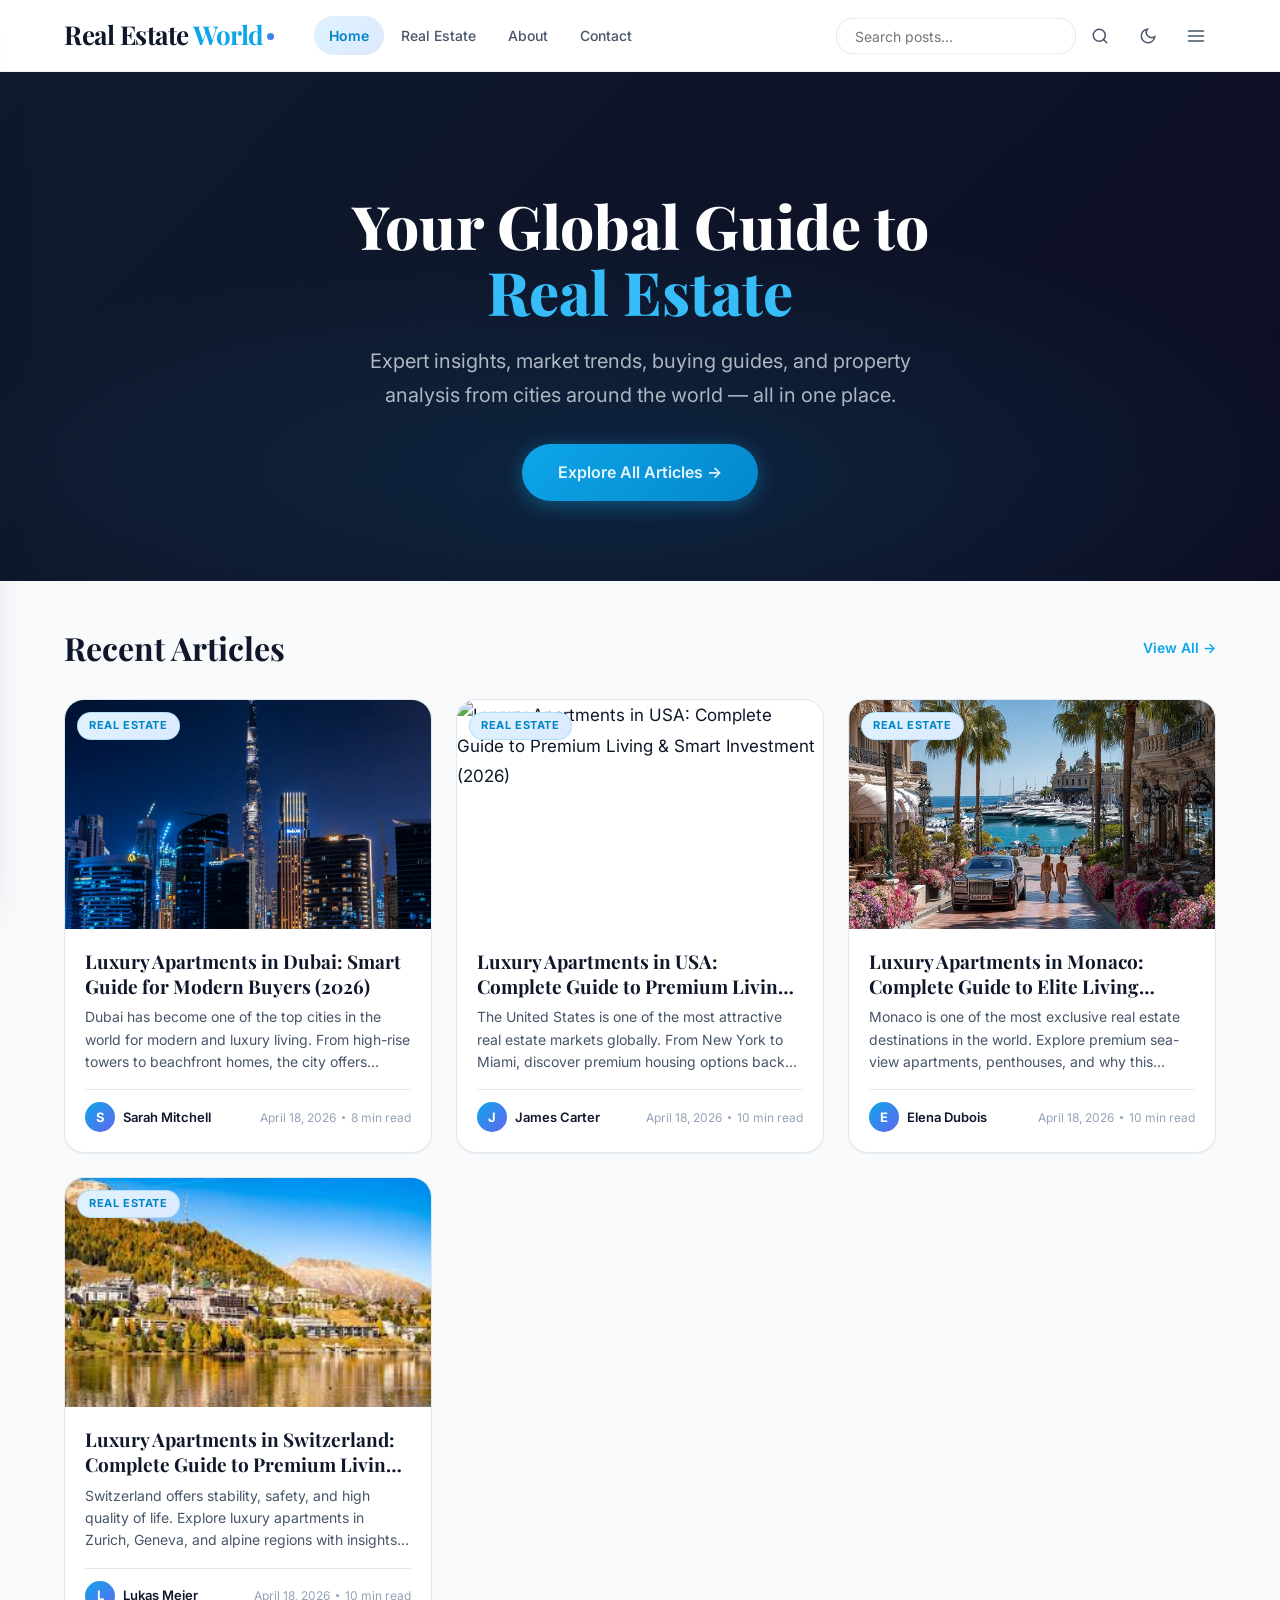
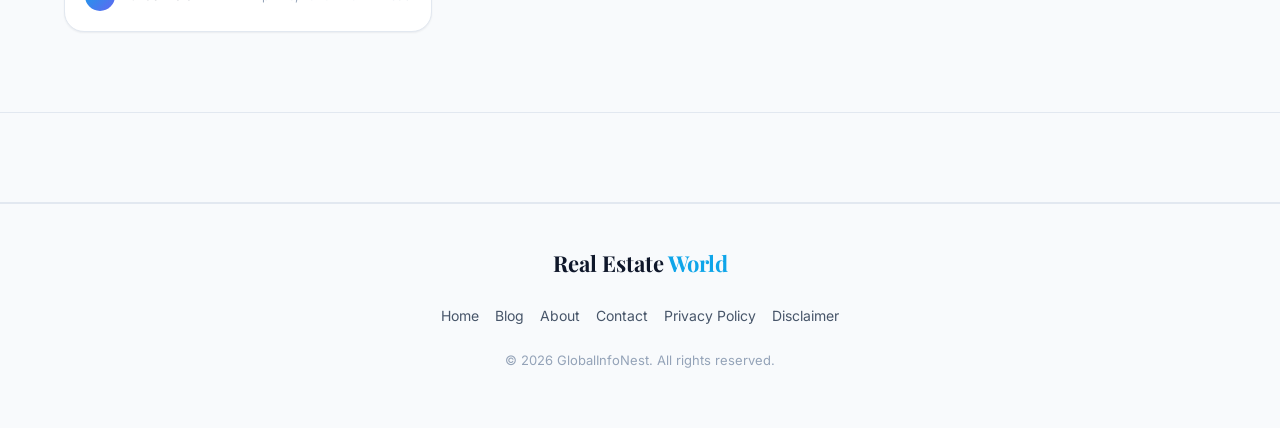
==== index.html @ e957a9a3 "Initial commit: Real Estate World blog with 4 posts" ====
<!DOCTYPE html>
<html lang="en" data-theme="light">
<head>
  <meta charset="UTF-8">
  <meta name="viewport" content="width=device-width, initial-scale=1.0">
  <title>Real Estate World — Global Property Insights &amp; Blog</title>
  <meta name="description" content="Real Estate World is your trusted source for global real estate insights, property market trends, buying guides, and expert analysis from cities worldwide.">
  <meta property="og:title" content="Real Estate World — Global Property Insights &amp; Blog">
  <meta property="og:description" content="Expert real estate blog covering property markets, trends, and guides from cities around the world.">
  <meta property="og:type" content="website">
  <link rel="canonical" href="/">
  <link rel="icon" type="image/svg+xml" href="assets/icons/favicon.svg">

  <!-- Google Fonts -->
  <link rel="preconnect" href="https://fonts.googleapis.com">
  <link rel="preconnect" href="https://fonts.gstatic.com" crossorigin>
  <link href="https://fonts.googleapis.com/css2?family=Inter:wght@400;500;600;700&family=Playfair+Display:wght@700;800&display=swap" rel="stylesheet">

  <!-- CSS -->
  <link rel="stylesheet" href="assets/css/base.css">
  <link rel="stylesheet" href="assets/css/header.css">
  <link rel="stylesheet" href="assets/css/blog-list.css">
  <link rel="stylesheet" href="assets/css/dark-mode.css">

  <!-- Google Analytics -->
  <script async src="https://www.googletagmanager.com/gtag/js?id=G-01LZXPD19D"></script>
  <script>
    window.dataLayer = window.dataLayer || [];
    function gtag(){dataLayer.push(arguments);}
    gtag('js', new Date());
    gtag('config', 'G-01LZXPD19D');
  </script>

  <script src="assets/js/theme.js"></script>

  <style>
    /* ── Hero ── */
    .home-hero {
      background: linear-gradient(135deg, #0f1a2e 0%, #0d0d22 100%);
      padding: clamp(60px, 12vw, 120px) 0 clamp(48px, 8vw, 80px);
      text-align: center;
      color: #fff;
      overflow: hidden;
      position: relative;
    }
    .home-hero::after {
      content: '';
      position: absolute;
      inset: 0;
      background: radial-gradient(ellipse 60% 50% at 50% 80%, rgba(14,165,233,0.12), transparent);
      pointer-events: none;
    }
    .home-hero h1 {
      font-family: var(--font-heading);
      font-size: clamp(32px, 6vw, 60px);
      font-weight: 800;
      line-height: 1.1;
      margin-bottom: var(--sp-5);
      color: #fff;
    }
    .home-hero h1 span { color: #38bdf8; }
    .home-hero p {
      font-size: clamp(16px, 2.2vw, 20px);
      color: rgba(255,255,255,0.7);
      max-width: 620px;
      margin: 0 auto var(--sp-8);
      line-height: 1.7;
    }
    .hero-cta {
      display: inline-flex;
      align-items: center;
      gap: var(--sp-2);
      background: linear-gradient(135deg, var(--color-primary), #0284c7);
      color: #fff;
      padding: 14px 36px;
      border-radius: var(--radius-full);
      font-weight: 600;
      font-size: 16px;
      text-decoration: none;
      box-shadow: 0 4px 20px rgba(14,165,233,0.4);
      transition: all 0.2s;
    }
    .hero-cta:hover {
      transform: translateY(-2px);
      box-shadow: 0 8px 28px rgba(14,165,233,0.5);
      color: #fff;
    }

    /* ── Recent Posts Banner ── */
    .recent-section {
      width: 100%;
      padding: var(--sp-12) 0;
      background: var(--color-bg-secondary);
      border-bottom: 1px solid var(--color-border);
    }
    .section-header {
      display: flex;
      justify-content: space-between;
      align-items: center;
      margin-bottom: var(--sp-8);
    }
    .section-header h2 {
      font-family: var(--font-heading);
      font-size: clamp(22px, 3.5vw, 32px);
      color: var(--color-text);
    }
    .view-all-link {
      font-size: 14px;
      font-weight: 600;
      color: var(--color-primary);
      text-decoration: none;
      transition: opacity 0.2s;
    }
    .view-all-link:hover { opacity: 0.8; }


  </style>
</head>
<body>

  <!-- HEADER -->
  <header class="site-header" role="banner" id="site-header">
    <div class="container header-inner">
      <a href="/" class="site-logo" aria-label="Real Estate World home">
        <span class="logo-text">Real Estate<span class="logo-accent"> World</span></span>
        <span class="logo-dot" aria-hidden="true"></span>
      </a>
      <nav class="site-nav" aria-label="Main navigation">
        <a href="/" class="nav-link active">Home</a>
        <a href="/blog" class="nav-link">Real Estate</a>
        <a href="/about" class="nav-link">About</a>
        <a href="/contact" class="nav-link">Contact</a>
      </nav>
      <div class="header-controls">
        <div class="search-wrapper" role="search">
          <div class="search-input-wrapper" id="search-input-wrapper">
            <input type="search" id="search-input" class="search-input" placeholder="Search posts..." aria-label="Search posts" autocomplete="off">
          </div>
          <button id="search-toggle-btn" class="icon-btn" aria-label="Toggle search" type="button">
            <svg width="18" height="18" viewBox="0 0 24 24" fill="none" stroke="currentColor" stroke-width="2" stroke-linecap="round" stroke-linejoin="round" aria-hidden="true">
              <circle cx="11" cy="11" r="8"/><line x1="21" y1="21" x2="16.65" y2="16.65"/>
            </svg>
          </button>
        </div>
        <button class="icon-btn" data-theme-toggle aria-label="Toggle dark mode" type="button">
          <svg class="icon-moon" width="18" height="18" viewBox="0 0 24 24" fill="none" stroke="currentColor" stroke-width="2" stroke-linecap="round" aria-hidden="true"><path d="M21 12.79A9 9 0 1 1 11.21 3 7 7 0 0 0 21 12.79z"/></svg>
          <svg class="icon-sun" width="18" height="18" viewBox="0 0 24 24" fill="none" stroke="currentColor" stroke-width="2" stroke-linecap="round" aria-hidden="true"><circle cx="12" cy="12" r="5"/><line x1="12" y1="1" x2="12" y2="3"/><line x1="12" y1="21" x2="12" y2="23"/><line x1="4.22" y1="4.22" x2="5.64" y2="5.64"/><line x1="18.36" y1="18.36" x2="19.78" y2="19.78"/><line x1="1" y1="12" x2="3" y2="12"/><line x1="21" y1="12" x2="23" y2="12"/><line x1="4.22" y1="19.78" x2="5.64" y2="18.36"/><line x1="18.36" y1="5.64" x2="19.78" y2="4.22"/></svg>
        </button>
        <button id="hamburger-btn" class="icon-btn" aria-label="Open navigation menu" aria-expanded="false" type="button">
          <svg width="20" height="20" viewBox="0 0 24 24" fill="none" stroke="currentColor" stroke-width="2" stroke-linecap="round" aria-hidden="true"><line x1="3" y1="6" x2="21" y2="6"/><line x1="3" y1="12" x2="21" y2="12"/><line x1="3" y1="18" x2="21" y2="18"/></svg>
        </button>
      </div>
    </div>
  </header>

  <div id="drawer-overlay" class="drawer-overlay" aria-hidden="true"></div>
  <aside id="mobile-drawer" class="mobile-drawer" aria-label="Mobile navigation" role="dialog" aria-modal="true">
    <button id="drawer-close-btn" class="icon-btn drawer-close-btn" aria-label="Close menu" type="button">
      <svg width="18" height="18" viewBox="0 0 24 24" fill="none" stroke="currentColor" stroke-width="2.5" stroke-linecap="round" aria-hidden="true"><line x1="18" y1="6" x2="6" y2="18"/><line x1="6" y1="6" x2="18" y2="18"/></svg>
    </button>
    <span class="drawer-logo">Real Estate<span> World</span></span>
    <nav aria-label="Mobile navigation">
      <a href="/" class="nav-link">Home</a>
      <a href="/blog" class="nav-link">Real Estate</a>
      <a href="/about" class="nav-link">About</a>
      <a href="/contact" class="nav-link">Contact</a>
    </nav>
  </aside>

  <!-- HERO -->
  <section class="home-hero">
    <div class="container">
      <h1>Your Global Guide to<br><span>Real Estate</span></h1>
      <p>Expert insights, market trends, buying guides, and property analysis from cities around the world — all in one place.</p>
      <a href="/blog" class="hero-cta">Explore All Articles →</a>
    </div>
  </section>

  <!-- RECENT POSTS -->
  <section class="recent-section">
    <div class="container">
      <div class="section-header">
        <h2>Recent Articles</h2>
        <a href="/blog" class="view-all-link">View All →</a>
      </div>
      <div class="posts-grid" id="recent-posts-grid"></div>
    </div>
  </section>

  <!-- AD SLOT -->
  <div class="ad-slot-below-header" aria-label="Advertisement" style="margin-top:0;">
    <!-- AD SLOT -->
  </div>

  <!-- FOOTER -->
  <footer class="site-footer" aria-label="Site footer">
    <div class="container footer-inner">
      <a href="/" class="footer-logo">Real Estate<span> World</span></a>
      <nav class="footer-nav" aria-label="Footer navigation">
        <a href="/" class="footer-link">Home</a>
        <a href="/blog" class="footer-link">Blog</a>
        <a href="/about" class="footer-link">About</a>
        <a href="/contact" class="footer-link">Contact</a>
        <a href="/privacy-policy" class="footer-link">Privacy Policy</a>
        <a href="/disclaimer" class="footer-link">Disclaimer</a>
      </nav>
      <p class="footer-copy">&copy; 2026 GlobalInfoNest. All rights reserved.</p>
    </div>
  </footer>

  <script src="assets/js/header.js" defer></script>
  <script>
    (function () {
      'use strict';

      function toAbsolutePath(path) {
        if (!path) return '';
        if (/^https?:\/\//i.test(path) || path.indexOf('//') === 0) return path;
        if (path.charAt(0) === '/') return path;
        return '/' + String(path).replace(/^(\.\.\/)+/, '').replace(/^\.\//, '');
      }

      function esc(str) {
        var div = document.createElement('div');
        div.appendChild(document.createTextNode(str || ''));
        return div.innerHTML;
      }

      function formatDate(dateStr) {
        try {
          var d = new Date(dateStr + 'T00:00:00');
          return d.toLocaleDateString('en-US', { year: 'numeric', month: 'long', day: 'numeric' });
        } catch (e) { return dateStr; }
      }

      fetch('/data/posts/index.json')
        .then(function (r) { return r.ok ? r.json() : []; })
        .catch(function () { return []; })
        .then(function (posts) {
          posts.sort(function (a, b) { return (b.date || '').localeCompare(a.date || ''); });
          var recent = posts.slice(0, 6);
          var grid = document.getElementById('recent-posts-grid');
          if (!grid || !recent.length) return;

          recent.forEach(function (meta) {
            var initial = meta.author ? meta.author.charAt(0).toUpperCase() : 'A';
            var imgSrc = toAbsolutePath(meta.coverImage);
            var card = document.createElement('a');
            card.href = '/blog/' + meta.slug;
            card.className = 'post-card';
            card.setAttribute('aria-label', meta.title);
            card.innerHTML =
              '<div class="post-card-img-wrapper">' +
                '<img class="post-card-img" src="' + esc(imgSrc) + '" alt="' + esc(meta.title) + '" loading="lazy">' +
                '<span class="badge post-card-badge">' + esc(meta.category || 'Real Estate') + '</span>' +
              '</div>' +
              '<div class="post-card-body">' +
                '<h3 class="post-card-title">' + esc(meta.title) + '</h3>' +
                '<p class="post-card-excerpt">' + esc(meta.excerpt) + '</p>' +
                '<div class="post-card-footer">' +
                  '<span class="post-card-avatar" aria-hidden="true">' + initial + '</span>' +
                  '<span class="post-card-author">' + esc(meta.author) + '</span>' +
                  '<span class="post-card-meta">' +
                    '<span>' + formatDate(meta.date) + '</span>' +
                    '<span class="dot" aria-hidden="true"></span>' +
                    '<span>' + esc(meta.readTime) + '</span>' +
                  '</span>' +
                '</div>' +
              '</div>';
            grid.appendChild(card);
          });
        });
    })();
  </script>
</body>
</html>
---- assets/css/base.css ----
/* ============================================================
   BASE.CSS — Global reset, custom properties, typography, utilities
   Real Estate World Real Estate Blog — Modern UI Refresh
   ============================================================ */

/* --- Google Fonts --- */
@import url('https://fonts.googleapis.com/css2?family=Inter:wght@400;500;600;700&family=Playfair+Display:ital,wght@0,600;0,700;1,600&display=swap');

/* ============================================================
   CSS Custom Properties — Light Mode Defaults
   ============================================================ */
:root {
  /* Brand */
  --color-primary:       #0EA5E9;
  --color-primary-dark:  #0284C7;
  --color-primary-light: #E0F2FE;
  --color-accent:        #6366F1; /* indigo accent for variety */

  /* Surface */
  --color-bg:            #ffffff;
  --color-bg-secondary:  #f8fafc;
  --color-bg-tertiary:   #f1f5f9;
  --color-bg-card:       #ffffff;

  /* Text */
  --color-text:          #0f172a;
  --color-text-secondary:#475569;
  --color-text-muted:    #94a3b8;

  /* Borders */
  --color-border:        #e2e8f0;
  --color-border-light:  #f1f5f9;

  /* Shadows */
  --shadow-xs:  0 1px 2px rgba(15,23,42,0.06);
  --shadow-sm:  0 2px 8px rgba(15,23,42,0.08);
  --shadow-md:  0 4px 16px rgba(15,23,42,0.10);
  --shadow-lg:  0 8px 32px rgba(15,23,42,0.12);
  --shadow-xl:  0 16px 48px rgba(15,23,42,0.16);
  --shadow-hover: 0 20px 60px rgba(14,165,233,0.18);

  /* Callouts */
  --callout-info-bg:     #eff6ff;
  --callout-info-border: #3b82f6;
  --callout-info-text:   #1d4ed8;
  --callout-tip-bg:      #f0fdf4;
  --callout-tip-border:  #22c55e;
  --callout-tip-text:    #15803d;
  --callout-warning-bg:  #fffbeb;
  --callout-warning-border: #f59e0b;
  --callout-warning-text:#b45309;

  /* Typography */
  --font-body:      'Inter', system-ui, -apple-system, sans-serif;
  --font-heading:   'Playfair Display', Georgia, serif;
  --font-size-base: clamp(15px, 2vw, 17px);
  --font-size-sm:   clamp(12px, 1.5vw, 14px);
  --font-size-lg:   clamp(17px, 2.5vw, 20px);
  --line-height-body:    1.8;
  --line-height-heading: 1.2;

  /* Spacing scale */
  --sp-1: 4px;
  --sp-2: 8px;
  --sp-3: 12px;
  --sp-4: 16px;
  --sp-5: 20px;
  --sp-6: 24px;
  --sp-8: 32px;
  --sp-10: 40px;
  --sp-12: 48px;
  --sp-16: 64px;

  /* Layout */
  --max-width:     1200px;
  --header-height: 72px;
  --radius-sm:     6px;
  --radius-md:     12px;
  --radius-lg:     20px;
  --radius-xl:     28px;
  --radius-full:   9999px;

  /* Transitions */
  --t-fast:  0.15s ease;
  --t-base:  0.25s ease;
  --t-slow:  0.4s ease;
}

/* ============================================================
   Global Reset
   ============================================================ */
*, *::before, *::after { box-sizing: border-box; margin: 0; padding: 0; }

html {
  font-size: 100%;
  scroll-behavior: smooth;
  -webkit-text-size-adjust: 100%;
  text-rendering: optimizeLegibility;
  -webkit-font-smoothing: antialiased;
  -moz-osx-font-smoothing: grayscale;
}

body {
  font-family: var(--font-body);
  font-size: var(--font-size-base);
  line-height: var(--line-height-body);
  color: var(--color-text);
  background-color: var(--color-bg);
  min-width: 360px;
  transition: background-color var(--t-base), color var(--t-base);
}

/* ============================================================
   Typography
   ============================================================ */
h1,h2,h3,h4,h5,h6 {
  font-family: var(--font-heading);
  line-height: var(--line-height-heading);
  color: var(--color-text);
  font-weight: 700;
  transition: color var(--t-base);
}

h1 { font-size: clamp(28px, 4.5vw, 46px); }
h2 { font-size: clamp(22px, 3.5vw, 32px); }
h3 { font-size: clamp(18px, 2.5vw, 24px); }
h4 { font-size: clamp(16px, 2vw, 20px); }

p {
  margin-bottom: var(--sp-4);
  color: var(--color-text);
  transition: color var(--t-base);
}

a {
  color: var(--color-primary);
  text-decoration: none;
  transition: color var(--t-base), opacity var(--t-fast);
}
a:hover { color: var(--color-primary-dark); }

img { max-width: 100%; height: auto; display: block; }
ul, ol { padding-left: var(--sp-6); }
li { margin-bottom: var(--sp-1); }
button { cursor: pointer; font-family: var(--font-body); border: none; background: none; transition: all var(--t-base); }

/* ============================================================
   Focus Styles — Accessibility
   ============================================================ */
:focus-visible {
  outline: 3px solid var(--color-primary);
  outline-offset: 3px;
  border-radius: var(--radius-sm);
}

/* ============================================================
   Layout Utility
   ============================================================ */
.container {
  max-width: var(--max-width);
  margin: 0 auto;
  padding: 0 var(--sp-6);
}
@media (max-width: 768px) { .container { padding: 0 var(--sp-4); } }

/* ============================================================
   Lazy Images — fade in on load
   ============================================================ */
.lazy-img {
  opacity: 0;
  transition: opacity var(--t-slow);
}
.lazy-img.loaded { opacity: 1; }

/* ============================================================
   Category Badge
   ============================================================ */
.badge {
  display: inline-flex;
  align-items: center;
  padding: 3px 11px;
  border-radius: var(--radius-full);
  font-size: 11px;
  font-weight: 700;
  letter-spacing: 0.6px;
  text-transform: uppercase;
  background: linear-gradient(135deg, var(--color-primary-light), #dbeafe);
  color: var(--color-primary-dark);
  border: 1px solid rgba(14,165,233,0.2);
  transition: all var(--t-base);
}

/* ============================================================
   Gradient text utility
   ============================================================ */
.gradient-text {
  background: linear-gradient(135deg, var(--color-primary), var(--color-accent));
  -webkit-background-clip: text;
  -webkit-text-fill-color: transparent;
  background-clip: text;
}

/* ============================================================
   Accessibility utility
   ============================================================ */
.sr-only {
  position: absolute; width: 1px; height: 1px;
  padding: 0; margin: -1px; overflow: hidden;
  clip: rect(0,0,0,0); white-space: nowrap; border: 0;
}

/* ============================================================
   Custom Scrollbar — global thin
   ============================================================ */
::-webkit-scrollbar { width: 8px; height: 8px; }
::-webkit-scrollbar-track { background: transparent; }
::-webkit-scrollbar-thumb { background: var(--color-border); border-radius: var(--radius-full); }
::-webkit-scrollbar-thumb:hover { background: var(--color-text-muted); }
---- assets/css/header.css ----
/* ============================================================
   HEADER.CSS — Sticky header, nav, search, hamburger drawer
   Real Estate World Modern UI
   ============================================================ */

.site-header {
  position: sticky;
  top: 0;
  z-index: 1000;
  height: var(--header-height);
  background: rgba(255,255,255,0.82);
  backdrop-filter: blur(16px) saturate(160%);
  -webkit-backdrop-filter: blur(16px) saturate(160%);
  border-bottom: 1px solid rgba(226,232,240,0.6);
  transition: background var(--t-base), border-color var(--t-base), box-shadow var(--t-base);
}
.site-header.scrolled { box-shadow: var(--shadow-sm); }

.header-inner {
  display: flex;
  align-items: center;
  gap: var(--sp-5);
  height: 100%;
}

/* Logo */
.site-logo {
  font-family: var(--font-heading);
  font-size: clamp(20px, 3vw, 26px);
  font-weight: 700;
  color: var(--color-text);
  text-decoration: none;
  letter-spacing: -0.5px;
  white-space: nowrap;
  flex-shrink: 0;
  display: flex;
  align-items: center;
  gap: 2px;
  transition: opacity var(--t-fast);
}
.site-logo:hover { opacity: 0.85; color: var(--color-text); }
.logo-accent { color: var(--color-primary); }
.logo-dot {
  width: 7px; height: 7px;
  border-radius: 50%;
  background: linear-gradient(135deg, var(--color-primary), var(--color-accent));
  display: inline-block;
  margin-bottom: -2px;
  margin-left: 1px;
}

/* Nav */
.site-nav {
  display: flex;
  align-items: center;
  gap: 2px;
  margin-left: var(--sp-5);
}
.site-nav a {
  display: flex;
  align-items: center;
  padding: 7px 15px;
  border-radius: var(--radius-full);
  font-size: 14px;
  font-weight: 500;
  color: var(--color-text-secondary);
  text-decoration: none;
  transition: background var(--t-base), color var(--t-base);
}
.site-nav a:hover {
  background: var(--color-bg-tertiary);
  color: var(--color-text);
}
.site-nav a.active {
  background: linear-gradient(135deg, var(--color-primary-light), #dbeafe);
  color: var(--color-primary-dark);
  font-weight: 600;
}

/* Header controls */
.header-controls {
  display: flex;
  align-items: center;
  gap: var(--sp-2);
  margin-left: auto;
}

/* Icon button */
.icon-btn {
  display: flex;
  align-items: center;
  justify-content: center;
  width: 40px;
  height: 40px;
  border-radius: var(--radius-full);
  border: none;
  background: transparent;
  color: var(--color-text-secondary);
  cursor: pointer;
  transition: background var(--t-base), color var(--t-base), transform var(--t-fast);
  flex-shrink: 0;
}
.icon-btn:hover { background: var(--color-bg-tertiary); color: var(--color-text); }
.icon-btn:active { transform: scale(0.9); }

/* Search */
.search-wrapper { display: flex; align-items: center; position: relative; }
.search-input-wrapper {
  position: absolute;
  right: 44px;
  top: 50%;
  transform: translateY(-50%);
  width: 240px;
  overflow: hidden;
  opacity: 1;
  pointer-events: auto;
  transition: width var(--t-base), opacity var(--t-base);
}
.search-input {
  width: 240px;
  padding: 9px 18px;
  border: 1.5px solid var(--color-border);
  border-radius: var(--radius-full);
  font-size: 14px;
  font-family: var(--font-body);
  background: var(--color-bg);
  color: var(--color-text);
  outline: none;
  transition: border-color var(--t-base), box-shadow var(--t-base), background var(--t-base);
}
.search-input:focus {
  border-color: var(--color-primary);
  box-shadow: 0 0 0 3px rgba(14,165,233,0.12);
}

/* Theme toggle icons */
.theme-toggle-btn .icon-moon,
[data-theme-toggle] .icon-moon { display: block; }
.theme-toggle-btn .icon-sun,
[data-theme-toggle] .icon-sun  { display: none; }
[data-theme="dark"] .theme-toggle-btn .icon-moon,
[data-theme="dark"] [data-theme-toggle] .icon-moon { display: none; }
[data-theme="dark"] .theme-toggle-btn .icon-sun,
[data-theme="dark"] [data-theme-toggle] .icon-sun  { display: block; }

/* Hamburger */
.hamburger-btn {
  display: none;
  width: 44px; height: 44px;
  border-radius: var(--radius-md);
  flex-shrink: 0;
}
.hamburger-btn:hover { background: var(--color-bg-tertiary); }

/* Drawer overlay */
.drawer-overlay {
  display: none;
  position: fixed; inset: 0;
  background: rgba(0,0,0,0.45);
  backdrop-filter: blur(3px);
  z-index: 998;
  opacity: 0;
  transition: opacity var(--t-base);
}
.drawer-overlay.active { opacity: 1; }

/* Mobile drawer */
.mobile-drawer {
  position: fixed;
  top: 0;
  left: -310px;
  width: 290px;
  height: 100dvh;
  background: var(--color-bg);
  z-index: 999;
  padding: var(--sp-10) var(--sp-6) var(--sp-6);
  display: flex;
  flex-direction: column;
  gap: var(--sp-5);
  transition: left var(--t-base), background var(--t-base);
  overflow-y: auto;
  box-shadow: var(--shadow-xl);
}
.mobile-drawer.open { left: 0; }

.drawer-logo {
  font-family: var(--font-heading);
  font-size: 22px;
  font-weight: 700;
  color: var(--color-text);
  display: flex;
  align-items: center;
}

.mobile-drawer nav {
  display: flex;
  flex-direction: column;
  gap: 3px;
  margin-top: var(--sp-3);
}
.mobile-drawer nav a {
  display: flex;
  align-items: center;
  padding: 13px 16px;
  border-radius: var(--radius-md);
  font-size: 16px;
  font-weight: 500;
  color: var(--color-text-secondary);
  transition: background var(--t-base), color var(--t-base);
}
.mobile-drawer nav a:hover { background: var(--color-bg-tertiary); color: var(--color-text); }

.drawer-close-btn {
  position: absolute;
  top: var(--sp-4); right: var(--sp-4);
  width: 36px; height: 36px;
  display: flex; align-items: center; justify-content: center;
  border-radius: var(--radius-full);
  background: var(--color-bg-tertiary);
  color: var(--color-text);
  border: none; cursor: pointer;
  transition: background var(--t-base), transform var(--t-fast);
}
.drawer-close-btn:hover { background: var(--color-border); transform: rotate(90deg); }

/* Ad slot */
.ad-slot-below-header {
  width: 100%;
  min-height: 90px;
  display: flex;
  align-items: center;
  justify-content: center;
  background: var(--color-bg-secondary);
  border-bottom: 1px solid var(--color-border);
  font-size: 11px;
  color: var(--color-text-muted);
  text-transform: uppercase;
  letter-spacing: 1.5px;
}

/* Responsive */
@media (max-width: 1024px) {
  .site-nav { display: none; }
  .hamburger-btn { display: flex; }
  .drawer-overlay { display: block; }
}
@media (max-width: 480px) {
  .search-input-wrapper.open { width: 180px; }
  .search-input { width: 180px; }
}
---- assets/css/blog-list.css ----
/* ============================================================
   BLOG-LIST.CSS — Blog listing page: hero, featured card,
   post grid, load-more, footer
   Real Estate World Real Estate Blog
   ============================================================ */

/* ============================================================
   Blog Hero
   ============================================================ */
.blog-hero {
  background: linear-gradient(135deg, #f0f9ff 0%, #e0f2fe 50%, #f0f9ff 100%);
  padding: var(--sp-12) 0 var(--sp-10);
  text-align: center;
  border-bottom: 1px solid var(--color-border);
}

.blog-hero-title {
  font-family: var(--font-heading);
  font-size: clamp(30px, 5vw, 52px);
  font-weight: 700;
  color: var(--color-text);
  margin-bottom: var(--sp-4);
  line-height: 1.15;
}
.blog-hero-title span {
  background: linear-gradient(135deg, var(--color-primary), var(--color-accent));
  -webkit-background-clip: text;
  -webkit-text-fill-color: transparent;
  background-clip: text;
}

.blog-hero-tagline {
  font-size: clamp(15px, 2vw, 18px);
  color: var(--color-text-secondary);
  max-width: 600px;
  margin: 0 auto;
  line-height: 1.6;
}

/* ============================================================
   Featured Post Card
   ============================================================ */
.featured-post {
  display: block;
  position: relative;
  border-radius: var(--radius-lg);
  overflow: hidden;
  margin: var(--sp-8) 0;
  text-decoration: none;
  color: #fff;
  min-height: 420px;
  box-shadow: var(--shadow-lg);
  transition: transform var(--t-base), box-shadow var(--t-base);
}
.featured-post:hover {
  transform: translateY(-4px);
  box-shadow: var(--shadow-xl);
  color: #fff;
}

.featured-post-img {
  width: 100%;
  height: 100%;
  object-fit: cover;
  position: absolute;
  top: 0;
  left: 0;
}

.featured-post-overlay {
  position: absolute;
  inset: 0;
  background: linear-gradient(
    to top,
    rgba(0, 0, 0, 0.85) 0%,
    rgba(0, 0, 0, 0.4) 40%,
    rgba(0, 0, 0, 0.1) 100%
  );
}

.featured-post-body {
  position: relative;
  z-index: 1;
  padding: var(--sp-8);
  display: flex;
  flex-direction: column;
  justify-content: flex-end;
  min-height: 420px;
}

.featured-post-tag {
  display: inline-flex;
  align-items: center;
  padding: 4px 14px;
  border-radius: var(--radius-full);
  font-size: 12px;
  font-weight: 700;
  letter-spacing: 0.5px;
  text-transform: uppercase;
  background: rgba(14, 165, 233, 0.2);
  color: #7dd3fc;
  border: 1px solid rgba(14, 165, 233, 0.3);
  width: fit-content;
  margin-bottom: var(--sp-4);
  backdrop-filter: blur(8px);
}

.featured-post-title {
  font-family: var(--font-heading);
  font-size: clamp(22px, 3.5vw, 36px);
  font-weight: 700;
  line-height: 1.2;
  color: #fff;
  margin-bottom: var(--sp-3);
}

.featured-post-excerpt {
  font-size: clamp(14px, 1.8vw, 16px);
  color: rgba(255, 255, 255, 0.8);
  line-height: 1.6;
  margin-bottom: var(--sp-4);
  display: -webkit-box;
  -webkit-line-clamp: 3;
  -webkit-box-orient: vertical;
  overflow: hidden;
}

.featured-post-meta {
  display: flex;
  align-items: center;
  gap: var(--sp-2);
  font-size: 13px;
  color: rgba(255, 255, 255, 0.7);
}

/* ============================================================
   Posts Grid
   ============================================================ */
.posts-grid {
  display: grid;
  grid-template-columns: repeat(3, 1fr);
  gap: var(--sp-6);
  margin-bottom: var(--sp-8);
}

/* ============================================================
   Post Card
   ============================================================ */
.post-card {
  display: flex;
  flex-direction: column;
  background: var(--color-bg-card);
  border: 1px solid var(--color-border);
  border-radius: var(--radius-lg);
  overflow: hidden;
  text-decoration: none;
  color: var(--color-text);
  transition: transform var(--t-base), box-shadow var(--t-base), border-color var(--t-base);
  box-shadow: var(--shadow-xs);
}
.post-card:hover {
  transform: translateY(-4px);
  box-shadow: var(--shadow-lg);
  border-color: rgba(14, 165, 233, 0.25);
  color: var(--color-text);
}

.post-card-img-wrapper {
  position: relative;
  overflow: hidden;
  aspect-ratio: 16 / 10;
}

.post-card-img {
  width: 100%;
  height: 100%;
  object-fit: cover;
  transition: transform var(--t-slow);
}
.post-card:hover .post-card-img { transform: scale(1.05); }

.post-card-badge {
  position: absolute;
  top: var(--sp-3);
  left: var(--sp-3);
}

.post-card-body {
  padding: var(--sp-5);
  display: flex;
  flex-direction: column;
  flex: 1;
}

.post-card-title {
  font-family: var(--font-heading);
  font-size: clamp(16px, 2vw, 19px);
  font-weight: 700;
  line-height: 1.3;
  color: var(--color-text);
  margin-bottom: var(--sp-2);
  display: -webkit-box;
  -webkit-line-clamp: 2;
  -webkit-box-orient: vertical;
  overflow: hidden;
  transition: color var(--t-base);
}
.post-card:hover .post-card-title { color: var(--color-primary); }

.post-card-excerpt {
  font-size: 14px;
  color: var(--color-text-secondary);
  line-height: 1.6;
  margin-bottom: var(--sp-4);
  display: -webkit-box;
  -webkit-line-clamp: 3;
  -webkit-box-orient: vertical;
  overflow: hidden;
  flex: 1;
}

.post-card-footer {
  display: flex;
  align-items: center;
  gap: var(--sp-2);
  padding-top: var(--sp-3);
  border-top: 1px solid var(--color-border);
  font-size: 13px;
}

.post-card-avatar {
  width: 30px;
  height: 30px;
  border-radius: var(--radius-full);
  background: linear-gradient(135deg, var(--color-primary), var(--color-accent));
  color: #fff;
  font-size: 13px;
  font-weight: 700;
  display: flex;
  align-items: center;
  justify-content: center;
  flex-shrink: 0;
}

.post-card-author {
  font-weight: 600;
  color: var(--color-text);
  font-size: 13px;
}

.post-card-meta {
  margin-left: auto;
  display: flex;
  align-items: center;
  gap: 6px;
  color: var(--color-text-muted);
  font-size: 12px;
}
.post-card-meta .dot {
  width: 3px;
  height: 3px;
  border-radius: 50%;
  background: var(--color-text-muted);
}

/* ============================================================
   Load More Button
   ============================================================ */
.load-more-wrapper {
  display: flex;
  justify-content: center;
  padding: var(--sp-6) 0 var(--sp-12);
}

.load-more-btn {
  padding: 12px 36px;
  border-radius: var(--radius-full);
  font-size: 14px;
  font-weight: 600;
  color: var(--color-primary);
  background: var(--color-bg);
  border: 2px solid var(--color-primary);
  cursor: pointer;
  transition: all var(--t-base);
}
.load-more-btn:hover {
  background: var(--color-primary);
  color: #fff;
  box-shadow: var(--shadow-md);
}
.load-more-btn:disabled {
  opacity: 0.5;
  cursor: not-allowed;
  background: var(--color-bg-secondary);
  border-color: var(--color-border);
  color: var(--color-text-muted);
}
.load-more-btn:disabled:hover {
  background: var(--color-bg-secondary);
  color: var(--color-text-muted);
  box-shadow: none;
}

/* ============================================================
   Site Footer
   ============================================================ */
.site-footer {
  background: var(--color-bg-secondary);
  border-top: 1px solid var(--color-border);
  padding: var(--sp-10) 0;
  transition: background var(--t-base), border-color var(--t-base);
}

.footer-inner {
  display: flex;
  flex-direction: column;
  align-items: center;
  gap: var(--sp-5);
  text-align: center;
}

.footer-logo,
.footer-brand {
  font-family: var(--font-heading);
  font-size: 22px;
  font-weight: 700;
  color: var(--color-text);
  text-decoration: none;
}
.footer-logo span,
.footer-brand span { color: var(--color-primary); }

.footer-links,
.footer-nav {
  list-style: none;
  display: flex;
  flex-wrap: wrap;
  justify-content: center;
  gap: var(--sp-4);
  padding: 0;
  margin: 0;
}
.footer-links li { list-style: none; }
.footer-links a,
.footer-nav a,
.footer-link {
  font-size: 14px;
  color: var(--color-text-secondary);
  text-decoration: none;
  transition: color var(--t-base);
}
.footer-links a:hover,
.footer-nav a:hover,
.footer-link:hover { color: var(--color-primary); }

.footer-text,
.footer-copy {
  font-size: 13px;
  color: var(--color-text-muted);
}

/* ============================================================
   Responsive — Blog List
   ============================================================ */
@media (max-width: 1024px) {
  .posts-grid { grid-template-columns: repeat(2, 1fr); }
}

@media (max-width: 768px) {
  .blog-hero { padding: var(--sp-8) 0 var(--sp-6); }
  .featured-post { min-height: 320px; }
  .featured-post-body { min-height: 320px; padding: var(--sp-6); }
  .posts-grid { grid-template-columns: 1fr; }
  .footer-links, .footer-nav { flex-direction: column; align-items: center; gap: var(--sp-2); }
}

@media (max-width: 480px) {
  .featured-post { min-height: 260px; }
  .featured-post-body { min-height: 260px; padding: var(--sp-5); }
  .featured-post-title { font-size: clamp(18px, 5vw, 24px); }
  .featured-post-excerpt { -webkit-line-clamp: 2; }
}

/* ============================================================
   Dark Mode — Blog List
   ============================================================ */
[data-theme="dark"] .blog-hero {
  background: linear-gradient(135deg, #0d0d1e 0%, #0f1a2e 50%, #0d0d1e 100%);
  border-bottom-color: rgba(255,255,255,0.06);
}

[data-theme="dark"] .featured-post { box-shadow: var(--shadow-lg); }

[data-theme="dark"] .post-card {
  background: var(--color-bg-secondary);
  border-color: var(--color-border);
}
[data-theme="dark"] .post-card:hover {
  border-color: rgba(14,165,233,0.3);
  box-shadow: var(--shadow-hover);
}

[data-theme="dark"] .post-card-footer { border-top-color: var(--color-border); }

[data-theme="dark"] .load-more-btn {
  background: var(--color-bg-secondary);
  border-color: var(--color-primary);
  color: var(--color-primary);
}
[data-theme="dark"] .load-more-btn:hover {
  background: var(--color-primary);
  color: #fff;
}
---- assets/css/dark-mode.css ----
﻿/* ============================================================
   DARK-MODE.CSS  — Dark theme overrides
   All variables use the new --sp-* / --t-* / --shadow-* names
   ============================================================ */

[data-theme="dark"] {
  /* Backgrounds */
  --color-bg:           #0f0f1a;
  --color-bg-secondary: #161624;
  --color-bg-tertiary:  #1e1e32;

  /* Text */
  --color-text:           #f0f0f8;
  --color-text-secondary: #a8a8c0;
  --color-text-muted:     #6b6b88;

  /* Border */
  --color-border:         rgba(255,255,255,0.08);
  --color-border-strong:  rgba(255,255,255,0.15);

  /* Primary unchanged; keep accent colours */
  --color-primary-light:  rgba(14,165,233,0.12);
  --color-primary-dark:   #38bdf8;

  /* Accent */
  --color-accent-light:   rgba(99,102,241,0.12);

  /* Shadows */
  --shadow-xs:   0 1px 2px rgba(0,0,0,0.5);
  --shadow-sm:   0 2px 6px rgba(0,0,0,0.5);
  --shadow-md:   0 4px 16px rgba(0,0,0,0.55);
  --shadow-lg:   0 8px 32px rgba(0,0,0,0.6);
  --shadow-xl:   0 16px 48px rgba(0,0,0,0.65);
  --shadow-hover: 0 8px 24px rgba(14,165,233,0.2);

  /* Callout backgrounds */
  --callout-info-bg:      rgba(14,165,233,0.08);
  --callout-info-border:  #0EA5E9;
  --callout-tip-bg:       rgba(16,185,129,0.08);
  --callout-tip-border:   #10B981;
  --callout-warning-bg:   rgba(245,158,11,0.08);
  --callout-warning-border: #F59E0B;
}

/* ---- Body ---- */
[data-theme="dark"] body {
  background: var(--color-bg);
  color: var(--color-text);
}

/* ---- Header glassmorphism ---- */
[data-theme="dark"] .site-header {
  background: rgba(15,15,26,0.88);
  border-bottom-color: rgba(255,255,255,0.06);
}
[data-theme="dark"] .site-header.scrolled {
  box-shadow: 0 1px 24px rgba(0,0,0,0.5);
}

/* ---- Logo ---- */
[data-theme="dark"] .logo-text { color: #fff; }

/* ---- Nav links ---- */
[data-theme="dark"] .nav-link { color: var(--color-text-secondary); }
[data-theme="dark"] .nav-link:hover,
[data-theme="dark"] .nav-link.active { color: var(--color-primary); }

/* ---- Cards ---- */
[data-theme="dark"] .card,
[data-theme="dark"] .blog-card {
  background: var(--color-bg-secondary);
  border-color: var(--color-border);
}
[data-theme="dark"] .card:hover,
[data-theme="dark"] .blog-card:hover {
  border-color: rgba(14,165,233,0.3);
  box-shadow: var(--shadow-hover);
}

/* ---- Tag / badge ---- */
[data-theme="dark"] .tag {
  background: rgba(14,165,233,0.15);
  color: #38bdf8;
  border-color: rgba(14,165,233,0.2);
}

/* ---- Trending Reads sidebar ---- */
[data-theme="dark"] .trending-reads {
  background: var(--color-bg-secondary);
  border-color: rgba(255,255,255,0.07);
}
[data-theme="dark"] .trending-card:hover { background: rgba(14,165,233,0.07); }

/* ---- Sidebar widgets ---- */
[data-theme="dark"] .sidebar-widget { background: var(--color-bg-secondary); border-color: var(--color-border); }
[data-theme="dark"] .sidebar-widget-header { background: var(--color-bg-tertiary); border-color: var(--color-border); }

/* ---- TOC ---- */
[data-theme="dark"] .toc-wrapper {
  background: linear-gradient(135deg, var(--color-bg-secondary), rgba(14,165,233,0.05));
  border-color: rgba(14,165,233,0.1);
}
[data-theme="dark"] .toc-list li a:hover {
  background: rgba(14,165,233,0.08);
  color: #38bdf8;
}

/* ---- TOC accordion ---- */
[data-theme="dark"] .toc-accordion { border-color: var(--color-border); }
[data-theme="dark"] .toc-accordion-btn { background: var(--color-bg-secondary); color: var(--color-text); }
[data-theme="dark"] .toc-accordion-content { background: var(--color-bg); }

/* ---- FAQ ---- */
[data-theme="dark"] .faq-item { border-color: var(--color-border); }
[data-theme="dark"] .faq-question { background: var(--color-bg-secondary); color: var(--color-text); }
[data-theme="dark"] .faq-question:hover { background: rgba(14,165,233,0.07); }
[data-theme="dark"] .faq-answer { background: var(--color-bg); }
[data-theme="dark"] .faq-answer-inner { color: var(--color-text-secondary); }

/* ---- Subsection blocks ---- */
[data-theme="dark"] .subsection-block {
  background: var(--color-bg-secondary);
  border-color: var(--color-border);
}
[data-theme="dark"] .subsection-block:hover { border-color: rgba(14,165,233,0.2); }
[data-theme="dark"] .subsection-title { color: #38bdf8; }

/* ---- Content table ---- */
[data-theme="dark"] .content-table-wrapper { border-color: var(--color-border); }
[data-theme="dark"] .content-table td { border-color: var(--color-border); color: var(--color-text-secondary); }
[data-theme="dark"] .content-table tbody tr:nth-child(even) td { background: var(--color-bg-tertiary); }
[data-theme="dark"] .content-table tbody tr:hover td { background: rgba(14,165,233,0.07); }

/* ---- Quote ---- */
[data-theme="dark"] .content-quote {
  background: linear-gradient(135deg, var(--color-bg-secondary), rgba(14,165,233,0.05));
}
[data-theme="dark"] .content-quote blockquote { color: var(--color-text); }

/* ---- Callouts ---- */
[data-theme="dark"] .callout-text { color: var(--color-text); }

/* ---- Author bar ---- */
[data-theme="dark"] .author-bar { border-color: var(--color-border); }
[data-theme="dark"] .share-btn {
  background: var(--color-bg-tertiary);
  border-color: var(--color-border);
  color: var(--color-text-secondary);
}
[data-theme="dark"] .share-btn:hover {
  background: rgba(14,165,233,0.1);
  color: #38bdf8;
  border-color: rgba(14,165,233,0.3);
}

/* ---- Post content ---- */
[data-theme="dark"] .post-content h2 { border-color: var(--color-border); }
[data-theme="dark"] .post-content h3 { color: #38bdf8; }
[data-theme="dark"] .post-content li { color: var(--color-text-secondary); }

/* ---- Hero image shadow ---- */
[data-theme="dark"] .post-hero-img { box-shadow: 0 4px 24px rgba(0,0,0,0.6); }

/* ---- Ad slots ---- */
[data-theme="dark"] .ad-slot-article,
[data-theme="dark"] .ad-slot-sidebar {
  background: var(--color-bg-secondary);
  border-color: rgba(255,255,255,0.07);
}

/* ---- Blog list header ---- */
[data-theme="dark"] .blog-header { background: var(--color-bg-secondary); }

/* ---- Category pills ---- */
[data-theme="dark"] .cat-pill {
  background: var(--color-bg-tertiary);
  border-color: var(--color-border);
  color: var(--color-text-secondary);
}
[data-theme="dark"] .cat-pill:hover,
[data-theme="dark"] .cat-pill.active {
  background: rgba(14,165,233,0.15);
  color: #38bdf8;
  border-color: rgba(14,165,233,0.3);
}

/* ---- Footer ---- */
[data-theme="dark"] .site-footer {
  background: var(--color-bg-secondary);
  border-color: rgba(255,255,255,0.06);
}
[data-theme="dark"] .footer-link { color: var(--color-text-secondary); }
[data-theme="dark"] .footer-link:hover { color: var(--color-primary); }

/* ---- Hero section ---- */
[data-theme="dark"] .hero-section {
  background: linear-gradient(135deg, #0d0d1e 0%, #0f1a2e 100%);
}

/* ---- Mobile nav ---- */
[data-theme="dark"] .mobile-nav {
  background: rgba(15,15,26,0.98);
  border-color: rgba(255,255,255,0.06);
}

/* ---- Theme toggle button ---- */
[data-theme="dark"] .icon-btn {
  color: var(--color-text-secondary);
}
[data-theme="dark"] .icon-btn:hover {
  background: var(--color-bg-tertiary);
  color: var(--color-primary);
}

/* ---- Search bar (if present) ---- */
[data-theme="dark"] .search-input {
  background: var(--color-bg-tertiary);
  border-color: var(--color-border);
  color: var(--color-text);
}
[data-theme="dark"] .search-input::placeholder { color: var(--color-text-muted); }
[data-theme="dark"] .search-input:focus { border-color: var(--color-primary); box-shadow: 0 0 0 3px rgba(14,165,233,0.15); }
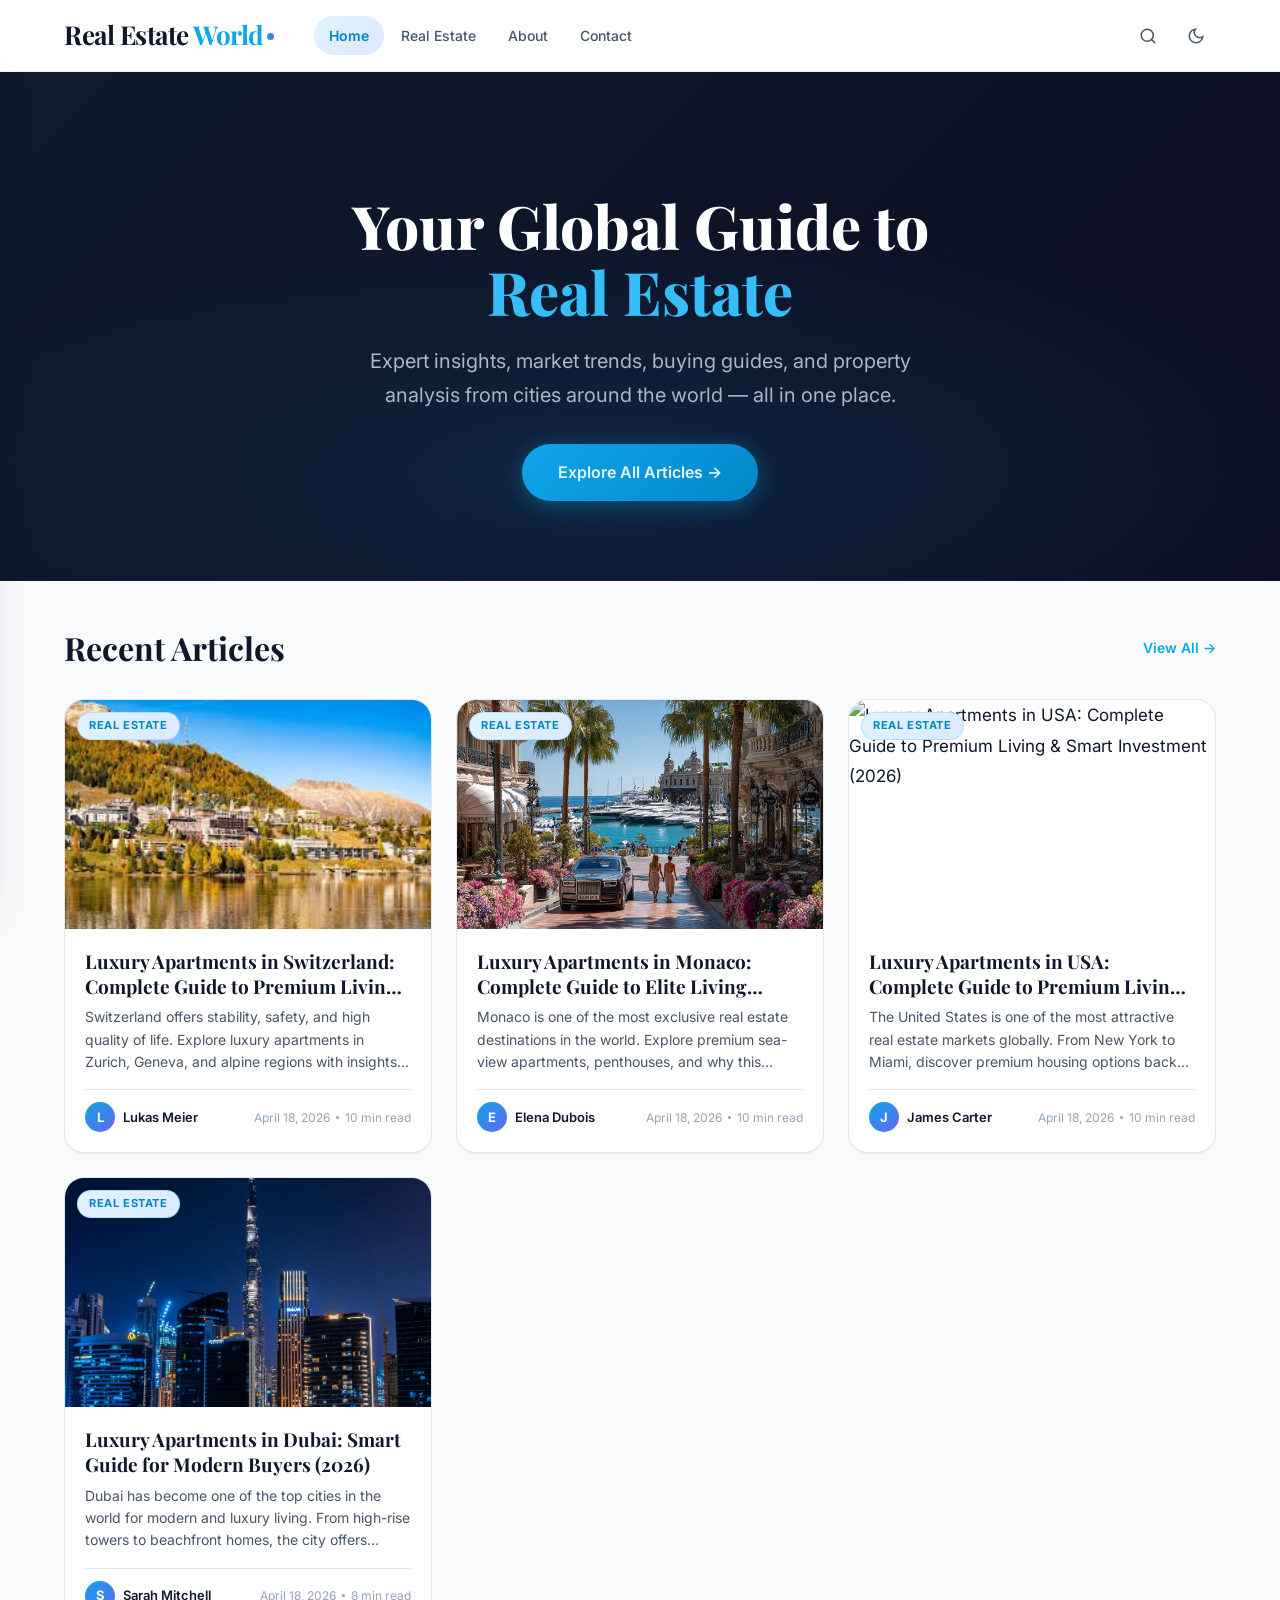
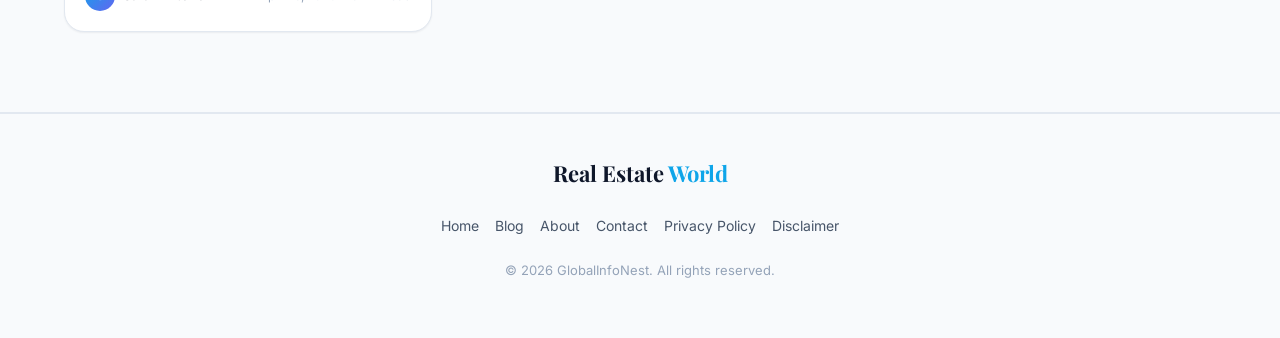
==== commit 3c5d7d34: "Fix drawer overlay blocking clicks, update claude.md, add post IDs and sort tiebreaker" ====
--- a/index.html
+++ b/index.html
@@ -237,7 +237,7 @@
         .then(function (r) { return r.ok ? r.json() : []; })
         .catch(function () { return []; })
         .then(function (posts) {
-          posts.sort(function (a, b) { return (b.date || '').localeCompare(a.date || ''); });
+          posts.sort(function (a, b) { return (b.date || '').localeCompare(a.date || '') || (b.id || 0) - (a.id || 0); });
           var recent = posts.slice(0, 6);
           var grid = document.getElementById('recent-posts-grid');
           if (!grid || !recent.length) return;
--- a/assets/css/header.css
+++ b/assets/css/header.css
@@ -110,11 +110,16 @@
   right: 44px;
   top: 50%;
   transform: translateY(-50%);
+  width: 0;
+  overflow: hidden;
+  opacity: 0;
+  pointer-events: none;
+  transition: width var(--t-base), opacity var(--t-base);
+}
+.search-input-wrapper.open {
   width: 240px;
-  overflow: hidden;
   opacity: 1;
   pointer-events: auto;
-  transition: width var(--t-base), opacity var(--t-base);
 }
 .search-input {
   width: 240px;
@@ -143,14 +148,10 @@
 [data-theme="dark"] .theme-toggle-btn .icon-sun,
 [data-theme="dark"] [data-theme-toggle] .icon-sun  { display: block; }
 
-/* Hamburger */
-.hamburger-btn {
+/* Hamburger — hidden on desktop, shown on mobile */
+#hamburger-btn {
   display: none;
-  width: 44px; height: 44px;
-  border-radius: var(--radius-md);
-  flex-shrink: 0;
-}
-.hamburger-btn:hover { background: var(--color-bg-tertiary); }
+}
 
 /* Drawer overlay */
 .drawer-overlay {
@@ -160,9 +161,10 @@
   backdrop-filter: blur(3px);
   z-index: 998;
   opacity: 0;
+  pointer-events: none;
   transition: opacity var(--t-base);
 }
-.drawer-overlay.active { opacity: 1; }
+.drawer-overlay.active { opacity: 1; pointer-events: auto; }
 
 /* Mobile drawer */
 .mobile-drawer {
@@ -225,26 +227,18 @@
 
 /* Ad slot */
 .ad-slot-below-header {
-  width: 100%;
-  min-height: 90px;
-  display: flex;
-  align-items: center;
-  justify-content: center;
-  background: var(--color-bg-secondary);
-  border-bottom: 1px solid var(--color-border);
-  font-size: 11px;
-  color: var(--color-text-muted);
-  text-transform: uppercase;
-  letter-spacing: 1.5px;
+  display: none;
 }
 
 /* Responsive */
 @media (max-width: 1024px) {
   .site-nav { display: none; }
-  .hamburger-btn { display: flex; }
+  #hamburger-btn { display: flex; }
   .drawer-overlay { display: block; }
+  .search-input-wrapper.open { width: 200px; }
+  .search-input { width: 200px; }
 }
 @media (max-width: 480px) {
-  .search-input-wrapper.open { width: 180px; }
-  .search-input { width: 180px; }
-}
+  .search-input-wrapper.open { width: 160px; }
+  .search-input { width: 160px; font-size: 13px; }
+}
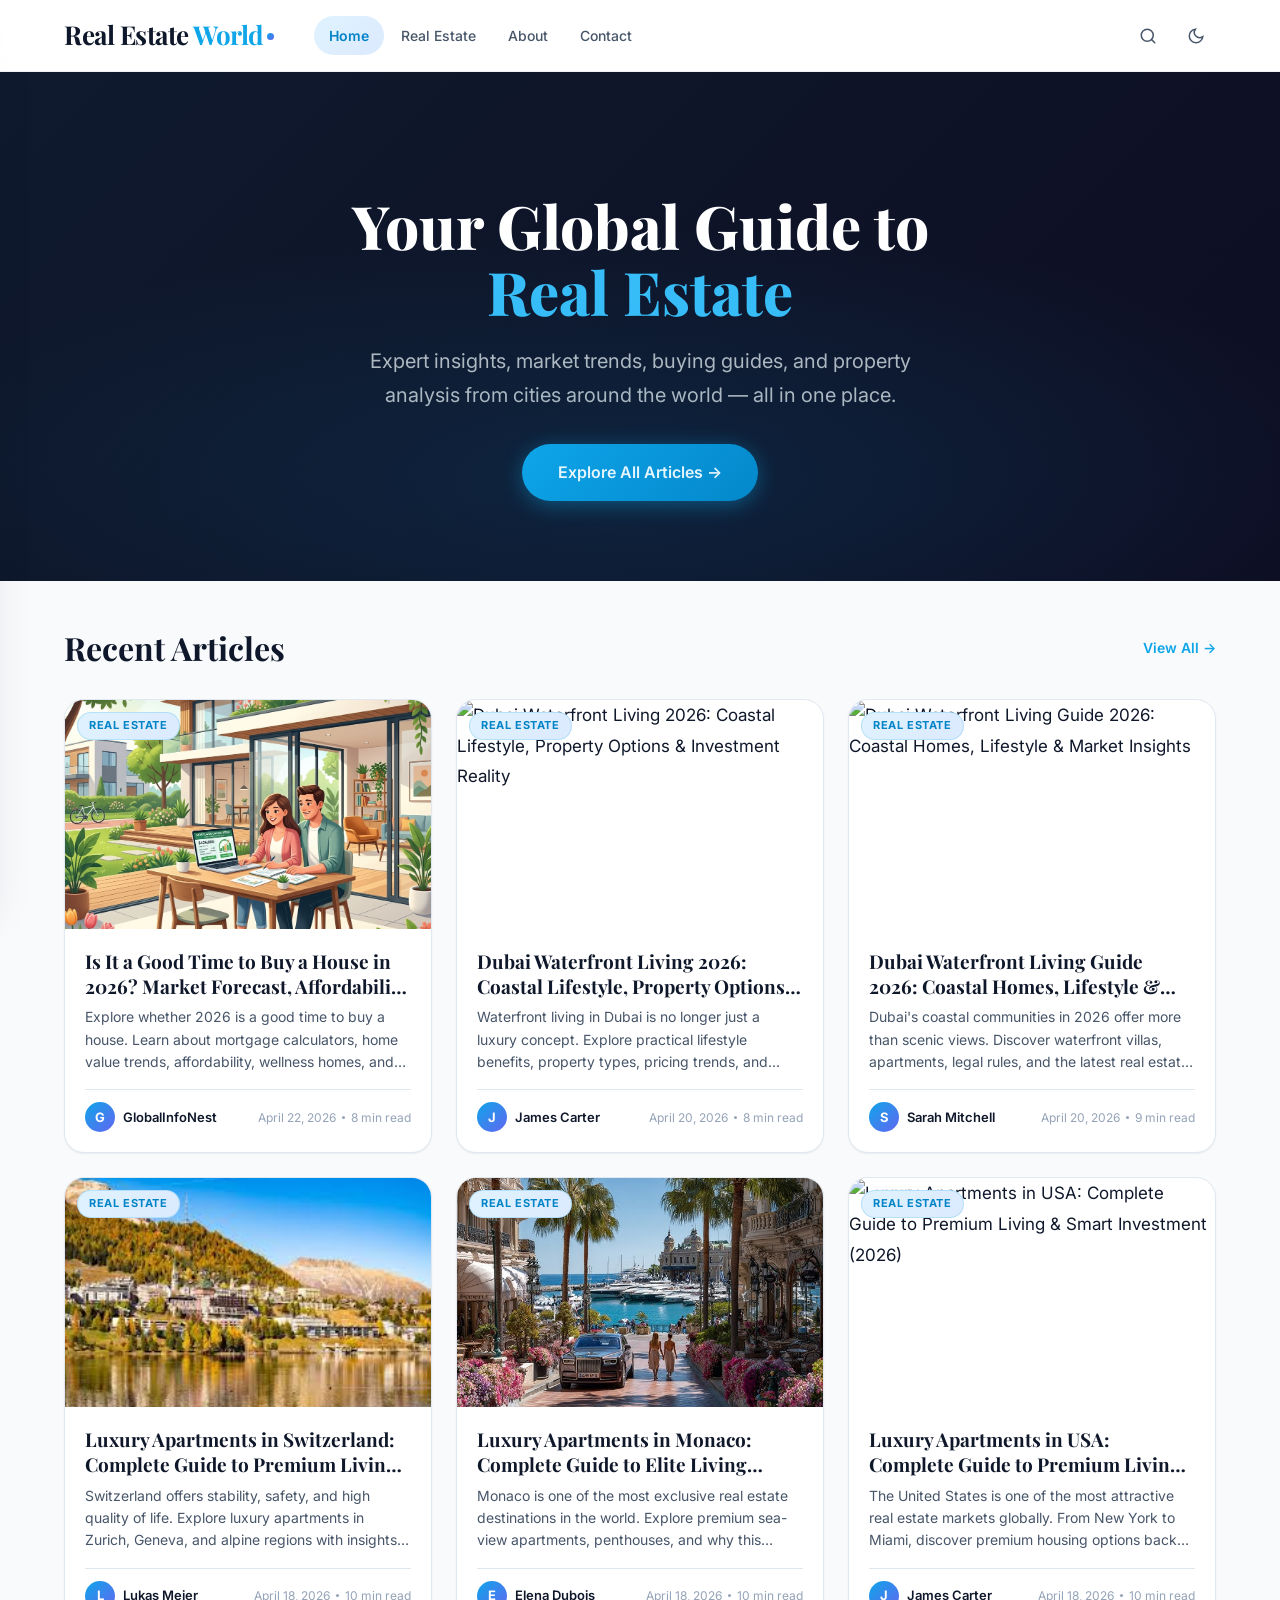
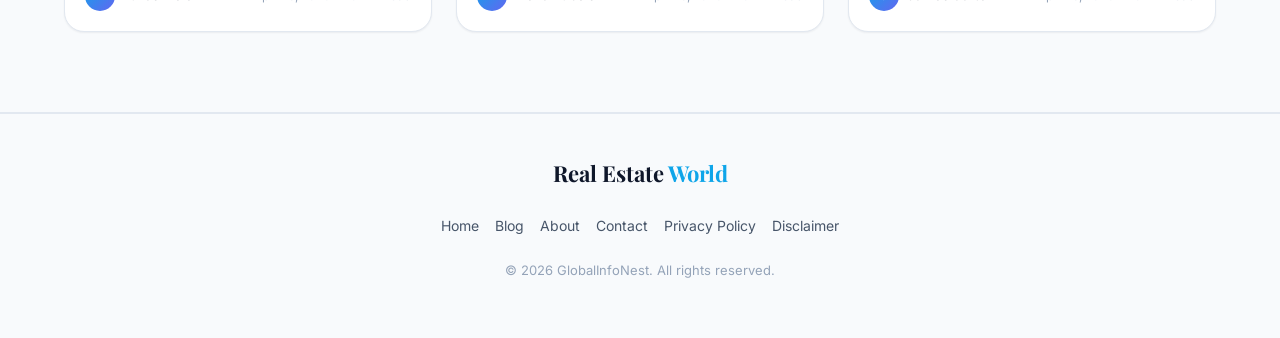
==== commit 80cdf215: "update analytics tag properly" ====
--- a/index.html
+++ b/index.html
@@ -23,12 +23,12 @@
   <link rel="stylesheet" href="assets/css/dark-mode.css">
 
   <!-- Google Analytics -->
-  <script async src="https://www.googletagmanager.com/gtag/js?id=G-01LZXPD19D"></script>
+  <script async src="https://www.googletagmanager.com/gtag/js?id=G-F9TKTH7W32"></script>
   <script>
     window.dataLayer = window.dataLayer || [];
     function gtag(){dataLayer.push(arguments);}
     gtag('js', new Date());
-    gtag('config', 'G-01LZXPD19D');
+    gtag('config', 'G-F9TKTH7W32');
   </script>
 
   <script src="assets/js/theme.js"></script>
--- a/assets/css/base.css
+++ b/assets/css/base.css
@@ -98,6 +98,7 @@
   text-rendering: optimizeLegibility;
   -webkit-font-smoothing: antialiased;
   -moz-osx-font-smoothing: grayscale;
+  overflow-x: hidden;
 }
 
 body {
@@ -106,7 +107,8 @@
   line-height: var(--line-height-body);
   color: var(--color-text);
   background-color: var(--color-bg);
-  min-width: 360px;
+  min-width: 320px;
+  overflow-x: hidden;
   transition: background-color var(--t-base), color var(--t-base);
 }
 
